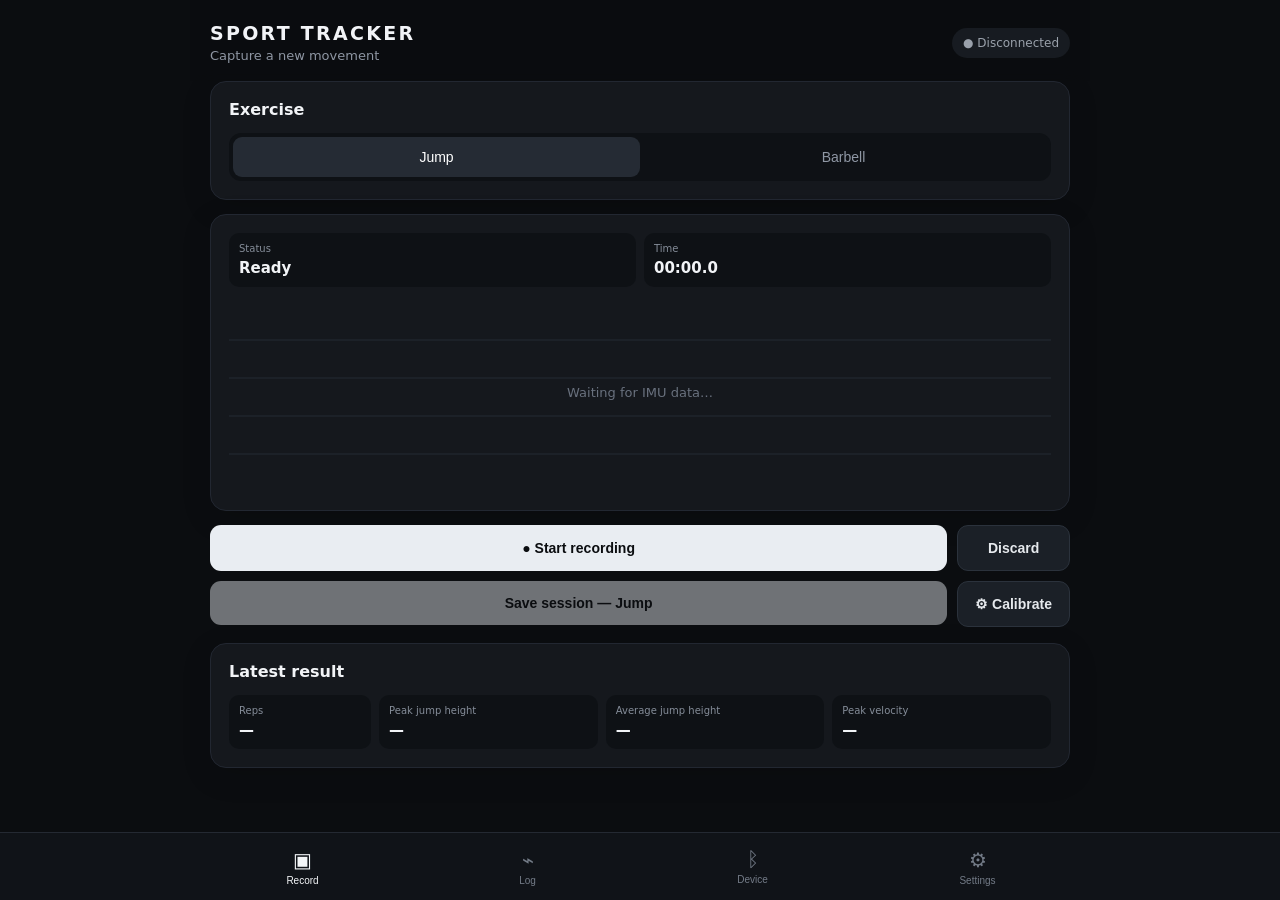
==== index.html @ fbcff745 "Initial website" ====
<!doctype html>
<html lang="en">
<head>
  <meta charset="utf-8">
  <meta
    name="viewport"
    content="width=device-width,initial-scale=1,viewport-fit=cover"
  >

  <meta
    name="theme-color"
    content="#0b0d10"
  >

  <title>Sport Tracker</title>

  <link
    rel="stylesheet"
    href="css/style.css"
  >
</head>

<body>

  <div class="app">

    <header class="topbar">

      <div>
        <div class="brand">
          SPORT TRACKER
        </div>

        <div
          class="subtitle"
          id="pageSubtitle"
        >
          Capture a new movement
        </div>
      </div>

      <div
        id="connectionPill"
        class="pill disconnected"
      >
        ● Disconnected
      </div>

    </header>


    <main>

      <!-- RECORD PAGE -->

      <section
        id="recordPage"
        class="page active"
      >

        <div class="card">

          <h2>Exercise</h2>

          <div class="segmented">

            <button
              class="segment selected"
              data-type="jump"
            >
              Jump
            </button>

            <button
              class="segment"
              data-type="barbell"
            >
              Barbell
            </button>

          </div>


          <div
            id="weightWrap"
            class="field hidden"
          >

            <label for="weight">
              Barbell weight
            </label>

            <div class="input-unit">

              <input
                id="weight"
                type="number"
                min="0"
                step="0.5"
                value="0"
              >

              <span>kg</span>

            </div>

          </div>

        </div>


        <div class="card">

          <div class="metrics-row">

            <div>
              <span>Status</span>
              <strong id="recordStatus">
                Ready
              </strong>
            </div>

            <div>
              <span>Time</span>
              <strong id="elapsed">
                00:00.0
              </strong>
            </div>

          </div>


          <div class="chart-wrap">
            <canvas id="liveChart"></canvas>
          </div>

        </div>


        <div class="controls">

          <button
            id="startStop"
            class="primary"
          >
            ● Start recording
          </button>

          <button
            id="discard"
            class="secondary"
          >
            Discard
          </button>

          <div class="save-options">
            <button
              id="saveSession"
              class="wide primary"
              disabled
            >
              Save session — Jump
            </button>

            <select
              id="activitySelect"
              class="hidden"
            >
              <option value="jump">Jump</option>
              <option value="squat">Squat</option>
              <option value="clean">Clean</option>
              <option value="snatch">Snatch</option>
              <option value="bench press">Bench Press</option>
              <option value="deadlift">Deadlift</option>
              <option value="barbell row">Barbell Row</option>
              <option value="overhead press">Overhead Press</option>
              <option value="lunge">Lunge</option>
              <option value="push-up">Push-Up</option>
              <option value="pull-up">Pull-Up</option>
              <option value="other">Other</option>
            </select>

            <input
              id="customActivity"
              type="text"
              placeholder="Enter activity name"
              maxlength="40"
              class="hidden"
            >

          </div>
          <button
            id="calibrate"
            class="wide secondary"
          >
            <span id="calibrateIcon">⚙</span>
            <span id="calibrateText">Calibrate</span>
          </button>
        </div>

        <div class="card results">

        <h2>Latest result</h2>

        <div class="metric-grid">

          <!-- REPS -->
          <div class="metric-reps">
            <span id="metric1Label">
              Reps
            </span>

            <strong id="metric1">
              —
            </strong>
          </div>


          <!-- METRIC 2 -->
          <div>
            <span id="metric2Label">
              Peak jump height
            </span>

            <strong id="metric2">
              —
            </strong>
          </div>


          <!-- METRIC 3 -->
          <div>
            <span id="metric3Label">
              Average jump height
            </span>

            <strong id="metric3">
              —
            </strong>
          </div>


          <!-- METRIC 4 -->
          <div>
            <span id="metric4Label">
              Peak velocity
            </span>

            <strong id="metric4">
              —
            </strong>
          </div>

        </div>

      </div>

      </section>


      <!-- LOG PAGE -->

      <section
        id="logPage"
        class="page"
      >

        <div class="card">

          <div class="filter-grid">

            <label>
              Activity

              <select id="activityFilter">
                <option>All</option>
              </select>

            </label>


            <label>
              Metric

              <select id="metricFilter">

                <option>
                  Peak Power
                </option>

                <option>
                  Peak Velocity
                </option>

                <option>
                  Peak Height
                </option>

              </select>

            </label>

          </div>

        </div>


        <div class="card">

          <h2>
            Performance over time
          </h2>

          <div class="chart-wrap large">

            <canvas
              id="historyChart"
            ></canvas>

          </div>

        </div>


        <div class="card">

          <h2>
            Saved sessions
          </h2>

          <div
            id="sessions"
            class="sessions"
          ></div>

        </div>

      </section>


      <!-- DEVICE PAGE -->

      <section
        id="devicePage"
        class="page"
      >

        <div class="card device-card">

          <div class="bluetooth-icon">
            ᛒ
          </div>

          <h2 id="deviceTitle">
            No device connected
          </h2>

          <p id="deviceText">
            Connect your IMU device before recording.
          </p>

          <button
            id="connect"
            class="primary wide"
          >
            Connect to IMU_Sense
          </button>

        </div>


        <div class="card">

          <h2>
            BLE protocol
          </h2>

          <p class="mono">
            Service<br>
            19B10000-E8F2-537E-4F6C-D104768A1214
          </p>

          <p class="mono">
            Data<br>
            19B10001-E8F2-537E-4F6C-D104768A1214
          </p>

          <p class="mono">
            Command<br>
            19B10002-E8F2-537E-4F6C-D104768A1214
          </p>

          <p class="mono">
            Status<br>
            19B10003-E8F2-537E-4F6C-D104768A1214
          </p>

        </div>

      </section>


      <!-- SETTINGS PAGE -->

      <section
        id="settingsPage"
        class="page"
      >

        <div class="card">

          <h2>
            Settings
          </h2>


          <div class="setting">

            <div>
              <strong>
                Dark mode
              </strong>

              <span>
                Always use the dark interface
              </span>
            </div>

            <input
              type="checkbox"
              checked
              disabled
            >

          </div>


          <div class="setting">

            <div>

              <strong>
                Storage
              </strong>

              <span>
                Session statistics are stored locally
                in this browser.
              </span>

            </div>

          </div>


          <div class="setting">

            <div>

              <strong>
                IMU sample rate
              </strong>

              <span>
                416 Hz target
              </span>

            </div>

          </div>


          <button
            id="clearData"
            class="danger wide"
          >
            Clear all local sessions
          </button>

        </div>

      </section>

    </main>


    <!-- BOTTOM NAV -->

    <nav class="bottom-nav">

      <button
        class="nav selected"
        data-page="recordPage"
      >
        ▣
        <span>Record</span>
      </button>


      <button
        class="nav"
        data-page="logPage"
      >
        ⌁
        <span>Log</span>
      </button>


      <button
        class="nav"
        data-page="devicePage"
      >
        ᛒ
        <span>Device</span>
      </button>


      <button
        class="nav"
        data-page="settingsPage"
      >
        ⚙
        <span>Settings</span>
      </button>

    </nav>

  </div>


  <div
    id="toast"
    class="toast"
  ></div>


  <script src="js/app.js"></script>

</body>
</html>
---- css/style.css ----
* {
  box-sizing: border-box;
}

html,
body {
  margin: 0;
  min-height: 100%;
  background: #0b0d10;
  color: #f2f4f7;
  font-family: Inter, system-ui, -apple-system, BlinkMacSystemFont, "Segoe UI", sans-serif;
}

body {
  padding-bottom: 76px;
}

.app {
  max-width: 900px;
  margin: auto;
}

.topbar {
  display: flex;
  justify-content: space-between;
  align-items: center;
  padding: 22px 20px 18px;
  position: sticky;
  top: 0;
  background: #0b0d10ee;
  backdrop-filter: blur(14px);
  z-index: 5;
}

.brand {
  font-size: 19px;
  font-weight: 800;
  letter-spacing: .12em;
}

.subtitle {
  color: #8e96a3;
  font-size: 13px;
  margin-top: 4px;
}

.pill {
  font-size: 12px;
  padding: 8px 11px;
  border-radius: 99px;
  background: #171b21;
}

.pill.connected {
  color: #72e29a;
}

.pill.disconnected {
  color: #9aa1ab;
}

.page {
  display: none;
  padding: 0 20px 25px;
}

.page.active {
  display: block;
}

.card {
  background: #15181d;
  border: 1px solid #222731;
  border-radius: 16px;
  padding: 18px;
  margin-bottom: 14px;
  box-shadow: 0 8px 30px #00000020;
}

h2 {
  font-size: 16px;
  margin: 0 0 14px;
}

p {
  color: #a6adba;
  line-height: 1.55;
}

.segmented {
  display: grid;
  grid-template-columns: 1fr 1fr;
  background: #0e1115;
  padding: 4px;
  border-radius: 12px;
}

.segment {
  border: 0;
  background: transparent;
  color: #8f97a4;
  padding: 12px;
  border-radius: 9px;
  font-size: 14px;
  cursor: pointer;
}

.segment.selected {
  background: #252b34;
  color: white;
}

.field {
  margin-top: 18px;
}

.field label,
label {
  display: block;
  color: #a8afbb;
  font-size: 13px;
}

.input-unit {
  display: flex;
  align-items: center;
  margin-top: 7px;
  background: #0e1115;
  border: 1px solid #2a3039;
  border-radius: 10px;
}

.input-unit input {
  width: 100%;
  background: transparent;
  border: 0;
  color: white;
  padding: 13px;
  font-size: 16px;
  outline: 0;
}

.input-unit span {
  padding-right: 13px;
  color: #8e96a3;
}

.hidden {
  display: none;
}


/* =========================================
   METRICS
   ========================================= */

.metrics-row,
.metric-grid {
  display: grid;
  gap: 8px;
}

.metrics-row {
  grid-template-columns: repeat(2, 1fr);
}


/* Latest result:
   Reps = smaller
   Other 3 metrics = equal size
*/

.metric-grid {
  grid-template-columns: 0.65fr 1fr 1fr 1fr;
}

.metrics-row div,
.metric-grid div {
  background: #0e1115;
  border-radius: 10px;
  padding: 10px;
  min-width: 0;
}

.metrics-row span,
.metric-grid span {
  display: block;
  color: #858d99;
  font-size: 10px;
  margin-bottom: 4px;
}

.metrics-row strong,
.metric-grid strong {
  font-size: 15px;
  white-space: nowrap;
}


/* =========================================
   CHARTS
   ========================================= */

.chart-wrap {
  height: 190px;
  margin-top: 15px;
}

.chart-wrap.large {
  height: 290px;
}

.chart-wrap canvas {
  width: 100% !important;
  height: 100% !important;
}


/* =========================================
   CONTROLS
   ========================================= */

.controls {
  display: grid;
  grid-template-columns: 1fr auto;
  gap: 10px;
  margin-bottom: 10px;
}

.wide {
  width: 100%;
}

.primary,
.secondary,
.danger {
  border: 0;
  border-radius: 11px;
  padding: 14px 17px;
  font-weight: 700;
  cursor: pointer;
  font-size: 14px;
}

.primary {
  background: #e9edf2;
  color: #0b0d10;
}

.secondary {
  background: #1b2027;
  color: #e6e9ed;
  border: 1px solid #2b323c;
}

.danger {
  background: #321b20;
  color: #ff9fa8;
  border: 1px solid #57252c;
}

.primary:disabled,
.secondary:disabled {
  opacity: .45;
  cursor: not-allowed;
}


/* =========================================
   RESULTS
   ========================================= */

.results {
  margin-top: 16px;
}


/* =========================================
   FILTERS
   ========================================= */

.filter-grid {
  display: grid;
  grid-template-columns: 1fr 1fr;
  gap: 12px;
}

select {
  margin-top: 7px;
  width: 100%;
  padding: 12px;
  border-radius: 10px;
  border: 1px solid #2a3039;
  background: #0e1115;
  color: #f2f4f7;
}


/* =========================================
   SESSIONS
   ========================================= */

.session {
  display: flex;
  justify-content: space-between;
  align-items: center;
  padding: 14px 0;
  border-bottom: 1px solid #242932;
}

.session:last-child {
  border-bottom: 0;
}

.session-title {
  font-weight: 700;
}

.session-date {
  color: #858d99;
  font-size: 12px;
  margin-top: 4px;
}

.session-values {
  text-align: right;
  font-weight: 700;
}

.session-values small {
  display: block;
  color: #858d99;
  font-weight: 400;
}


/* =========================================
   DEVICE
   ========================================= */

.device-card {
  text-align: center;
  padding: 35px 20px;
}

.bluetooth-icon {
  font-size: 55px;
  margin-bottom: 8px;
}

.mono {
  font-family: ui-monospace, SFMono-Regular, Menlo, monospace;
  font-size: 11px;
  color: #8f98a5;
  word-break: break-all;
}


/* =========================================
   SETTINGS
   ========================================= */

.setting {
  display: flex;
  justify-content: space-between;
  gap: 20px;
  padding: 16px 0;
  border-bottom: 1px solid #242932;
}

.setting span {
  display: block;
  color: #858d99;
  font-size: 12px;
  margin-top: 5px;
}

.setting input {
  accent-color: #58a6ff;
}

.setting + .danger {
  margin-top: 18px;
}


/* =========================================
   BOTTOM NAV
   ========================================= */

.bottom-nav {
  position: fixed;
  bottom: 0;
  left: 0;
  right: 0;
  height: 68px;
  background: #111419f5;
  border-top: 1px solid #242932;
  display: flex;
  justify-content: center;
  z-index: 10;
  backdrop-filter: blur(15px);
}

.nav {
  width: min(225px, 25%);
  border: 0;
  background: transparent;
  color: #737b87;
  font-size: 20px;
  cursor: pointer;
}

.nav span {
  display: block;
  font-size: 10px;
  margin-top: 3px;
}

.nav.selected {
  color: #f3f5f7;
}


/* =========================================
   TOAST
   ========================================= */

.toast {
  position: fixed;
  left: 50%;
  bottom: 84px;
  transform: translate(-50%, 20px);
  opacity: 0;
  background: #eef1f5;
  color: #0b0d10;
  padding: 11px 15px;
  border-radius: 10px;
  font-size: 13px;
  transition: .2s;
  z-index: 20;
}

.toast.show {
  opacity: 1;
  transform: translate(-50%, 0);
}


/* =========================================
   EMPTY SESSIONS
   ========================================= */

.sessions:empty:after {
  content: "No saved sessions yet.";
  display: block;
  color: #737b87;
  padding: 20px 0;
  text-align: center;
}


/* =========================================
   CALIBRATION
   ========================================= */

#calibrateIcon {
  display: inline-block;
}

#calibrateIcon.spinning {
  animation: calibrateSpin 1s linear infinite;
}

@keyframes calibrateSpin {
  from {
    transform: rotate(0deg);
  }

  to {
    transform: rotate(360deg);
  }
}


/* =========================================
   MOBILE
   ========================================= */

@media (max-width: 600px) {

  .topbar {
    padding: 18px 14px;
  }

  .page {
    padding: 0 14px 20px;
  }

  /* Still keep all 4 result boxes on one row */
  .metric-grid {
    grid-template-columns: 0.65fr 1fr 1fr 1fr;
    gap: 6px;
  }

  .metric-grid div {
    padding: 8px 6px;
  }

  .metric-grid span {
    font-size: 8px;
  }

  .metric-grid strong {
    font-size: 13px;
  }

  .filter-grid {
    grid-template-columns: 1fr;
  }

  .controls {
    grid-template-columns: 1fr;
  }

  .controls .secondary {
    width: 100%;
  }
}

#calibrateIcon.spinning {
  animation: calibrateSpin 1s linear infinite;
}

@keyframes calibrateSpin {
  from {
    transform: rotate(0deg);
  }

  to {
    transform: rotate(360deg);
  }
}
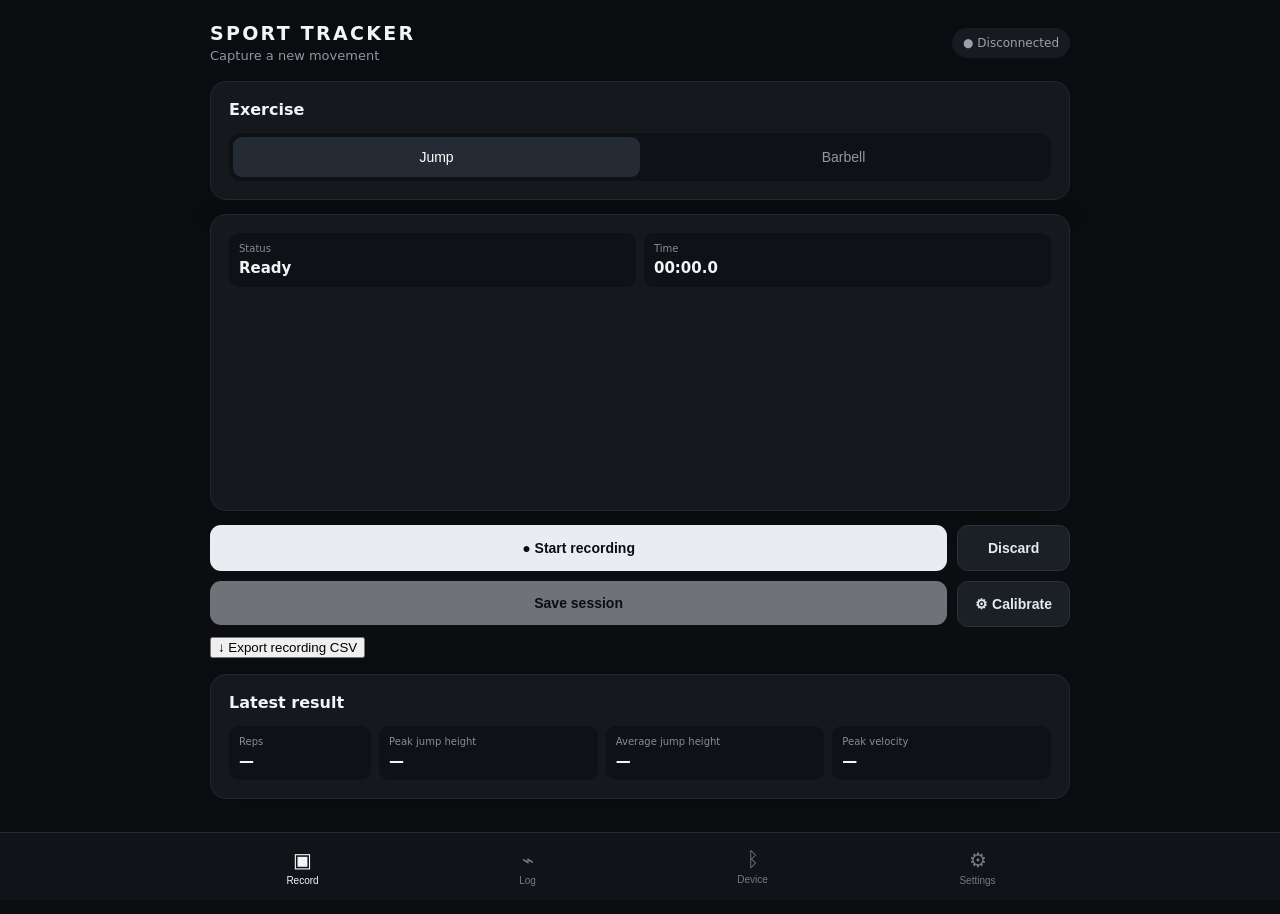
==== commit c37c466c: "Update IMU filtering and JavaScript modules" ====
--- a/index.html
+++ b/index.html
@@ -152,14 +152,14 @@
           >
             Discard
           </button>
-
+          
           <div class="save-options">
             <button
               id="saveSession"
               class="wide primary"
               disabled
             >
-              Save session — Jump
+              Save session
             </button>
 
             <select
@@ -197,6 +197,10 @@
             <span id="calibrateText">Calibrate</span>
           </button>
         </div>
+        
+        <button id="exportRecording" type="button">
+            ↓ Export recording CSV
+        </button>
 
         <div class="card results">
 
@@ -534,7 +538,6 @@
   ></div>
 
 
-  <script src="js/app.js"></script>
-
+  <script type="module" src="app.js"></script>
 </body>
 </html>
